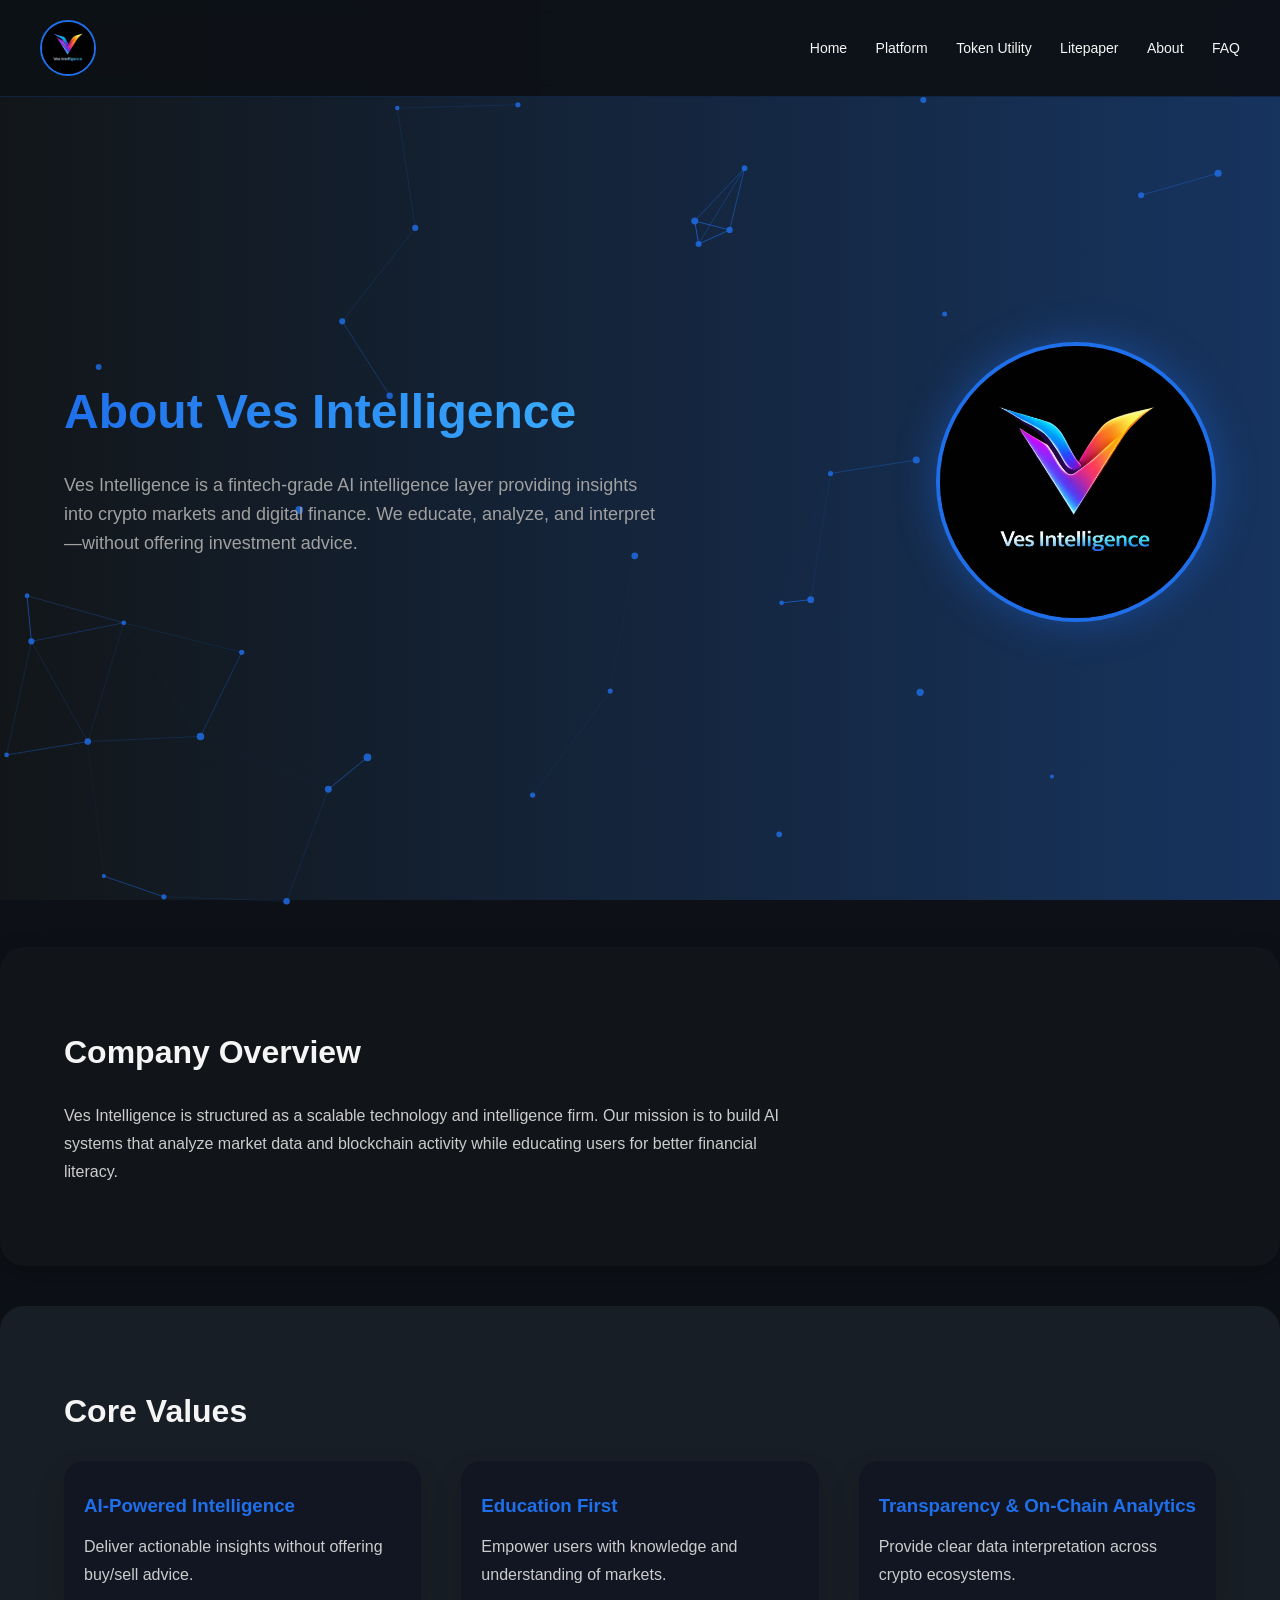
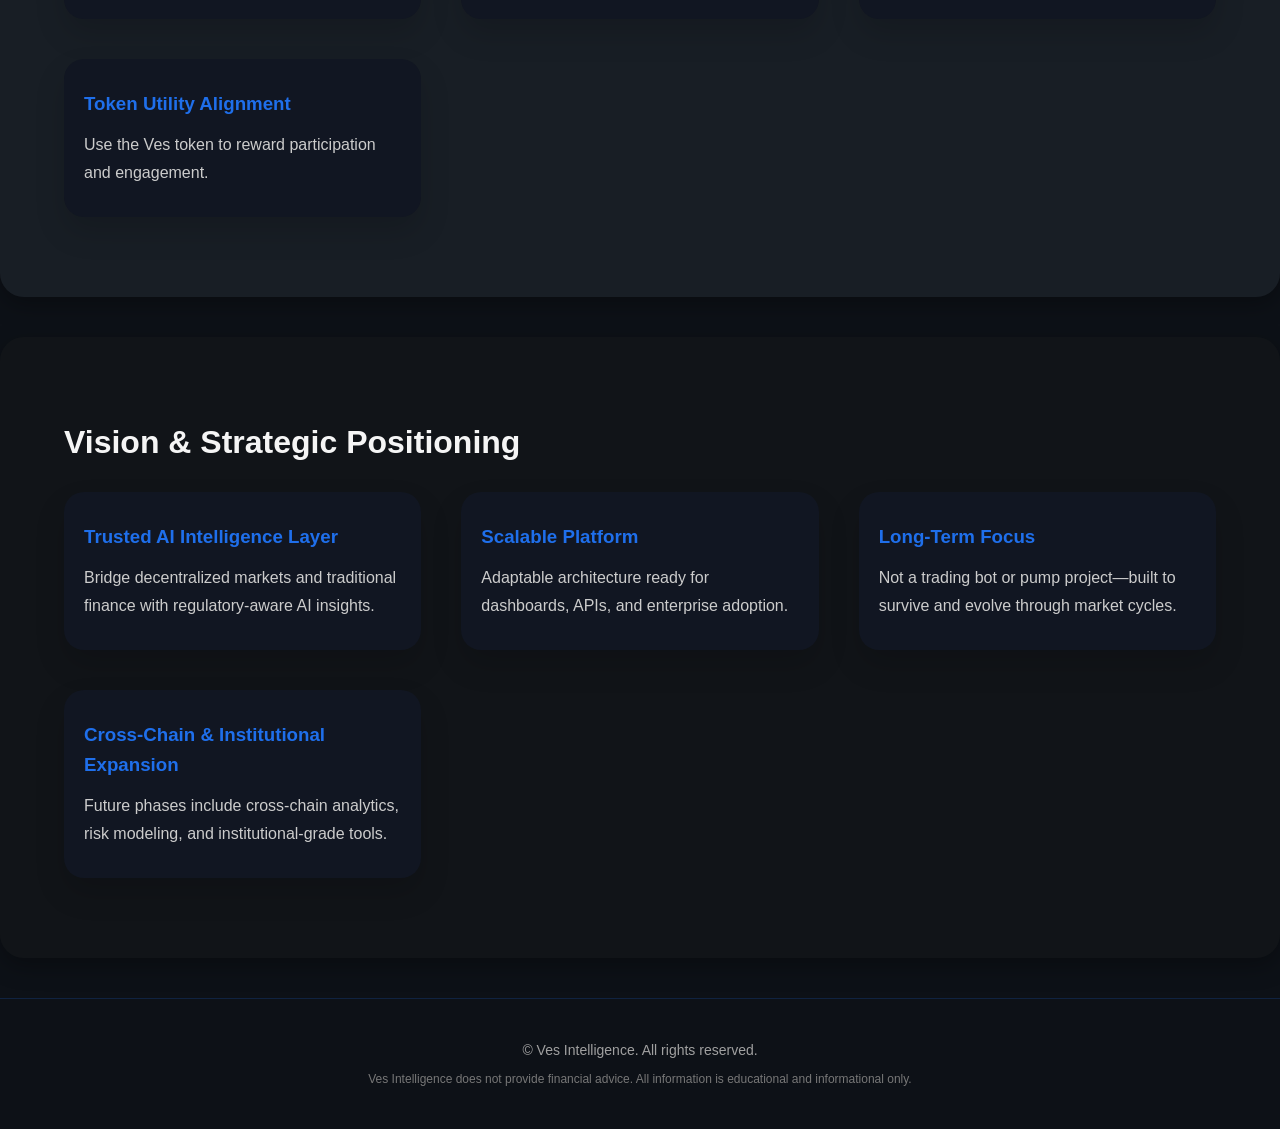
==== about.html @ 3d3acccd "Initial commit - Ves Intelligence" ====
<!DOCTYPE html>
<html lang="en">
<head>
  <meta charset="UTF-8">
  <meta name="viewport" content="width=device-width, initial-scale=1.0">
  <title>Ves Intelligence — About</title>
  <link rel="icon" type="image/png" href="assets/img/no word.png" />
  <link rel="stylesheet" href="assets/css/style.css" />
</head>
<body>
  <!-- HEADER -->
  <header class="header">
    <div class="container nav">
      <img src="assets/img/ves.png" alt="Ves Intelligence Logo" class="logo-img">
      <nav>
        <a href="index.html">Home</a>
        <a href="platform.html">Platform</a>
        <a href="token.html">Token Utility</a>
        <a href="docs/litepaper.html">Litepaper</a>
        <a href="about.html">About</a>
        <a href="faq.html">FAQ</a>
      </nav>
    </div>
  </header>

  <!-- HERO -->
  <section class="hero">
    <canvas id="brain-bg"></canvas>
    <div class="container hero-container">
      <div class="hero-text">
        <h1>About Ves Intelligence</h1>
        <p>Ves Intelligence is a fintech-grade AI intelligence layer providing insights into crypto markets and digital finance. We educate, analyze, and interpret—without offering investment advice.</p>
      </div>
      <div class="hero-logo">
        <img src="assets/img/ves.png" alt="Ves Intelligence Logo">
      </div>
    </div>
  </section>

  <!-- COMPANY OVERVIEW -->
  <section class="section">
    <div class="container">
      <h2>Company Overview</h2>
      <p>Ves Intelligence is structured as a scalable technology and intelligence firm. Our mission is to build AI systems that analyze market data and blockchain activity while educating users for better financial literacy.</p>
    </div>
  </section>

  <!-- CORE VALUES -->
  <section class="section muted">
    <div class="container">
      <h2>Core Values</h2>
      <div class="grid">
        <div class="feature-card">
          <h3>AI-Powered Intelligence</h3>
          <p>Deliver actionable insights without offering buy/sell advice.</p>
        </div>
        <div class="feature-card">
          <h3>Education First</h3>
          <p>Empower users with knowledge and understanding of markets.</p>
        </div>
        <div class="feature-card">
          <h3>Transparency & On-Chain Analytics</h3>
          <p>Provide clear data interpretation across crypto ecosystems.</p>
        </div>
        <div class="feature-card">
          <h3>Token Utility Alignment</h3>
          <p>Use the Ves token to reward participation and engagement.</p>
        </div>
      </div>
    </div>
  </section>

  <!-- VISION & STRATEGY -->
  <section class="section">
    <div class="container">
      <h2>Vision & Strategic Positioning</h2>
      <div class="grid">
        <div class="feature-card">
          <h3>Trusted AI Intelligence Layer</h3>
          <p>Bridge decentralized markets and traditional finance with regulatory-aware AI insights.</p>
        </div>
        <div class="feature-card">
          <h3>Scalable Platform</h3>
          <p>Adaptable architecture ready for dashboards, APIs, and enterprise adoption.</p>
        </div>
        <div class="feature-card">
          <h3>Long-Term Focus</h3>
          <p>Not a trading bot or pump project—built to survive and evolve through market cycles.</p>
        </div>
        <div class="feature-card">
          <h3>Cross-Chain & Institutional Expansion</h3>
          <p>Future phases include cross-chain analytics, risk modeling, and institutional-grade tools.</p>
        </div>
      </div>
    </div>
  </section>

  <!-- FOOTER -->
  <footer class="footer">
    <div class="container">
      <p>© Ves Intelligence. All rights reserved.</p>
      <p class="disclaimer">Ves Intelligence does not provide financial advice. All information is educational and informational only.</p>
    </div>
  </footer>

  <script src="assets/js/main.js"></script>
  <script src="assets/js/brain.js"></script>
</body>
</html>
---- assets/css/style.css ----
/* ===========================
   Base Reset & Fonts
=========================== */
* {
  margin: 0;
  padding: 0;
  box-sizing: border-box;
}

body {
  font-family: 'Inter', 'Roboto', -apple-system, BlinkMacSystemFont, "Segoe UI", Helvetica, Arial, sans-serif;
  color: #F5F5F5;
  background: #0D1117;
  line-height: 1.6;
  overflow-x: hidden;
}

/* ===========================
   Container & Layout
=========================== */
.container {
  max-width: 1200px;
  margin: 0 auto;
  padding: 0 24px;
}

/* ===========================
   Header & Navigation
=========================== */
.header {
  position: sticky;
  top: 0;
  z-index: 100;
  background: rgba(13,17,23,0.95);
  backdrop-filter: blur(8px);
  border-bottom: 1px solid #1F6FEB33;
}

.nav {
  display: flex;
  justify-content: space-between;
  align-items: center;
  padding: 20px 0;
}

.logo-img {
  height: 56px;
  width: 56px;
  border-radius: 50%;
  object-fit: cover;
  border: 2px solid #1F6FEB;
}

nav a {
  margin-left: 24px;
  text-decoration: none;
  color: #F5F5F5;
  font-size: 14px;
  font-weight: 500;
  transition: all 0.3s ease;
}

nav a:hover {
  color: #1F6FEB;
  transform: translateY(-2px);
}

/* ===========================
   Hero Section
=========================== */
.hero {
  position: relative;
  min-height: 90vh;
  display: flex;
  align-items: center;
  justify-content: center;
  overflow: hidden;
}

.hero-container {
  display: flex;
  justify-content: space-between;
  align-items: center;
  position: relative;
  width: 100%;
  max-width: 1200px;
  z-index: 2;
  padding: 0 24px;
  flex-wrap: wrap;
}

.hero-text {
  flex: 1 1 500px;
  text-align: left;
  max-width: 600px;
  margin-bottom: 40px;
}

.hero-text h1 {
  font-size: 48px;
  font-weight: 700;
  background: linear-gradient(90deg, #1F6FEB, #3DB4FF);
  -webkit-background-clip: text;
  -webkit-text-fill-color: transparent;
  margin-bottom: 20px;
}

.hero-text p {
  font-size: 18px;
  color: #A0A0A0;
  margin-bottom: 32px;
}

.hero-text .button {
  display: inline-block;
  padding: 14px 32px;
  background: #1F6FEB;
  color: #fff;
  font-weight: 600;
  border-radius: 12px;
  text-decoration: none;
  transition: all 0.3s ease;
}

.hero-text .button:hover {
  background: #155FCC;
  transform: translateY(-2px);
}

/* Logo */
.hero-logo {
  flex: 0 1 280px;
  max-width: 280px;
  height: 280px;
  margin-bottom: 40px;
  position: relative;
}

.hero-logo img {
  width: 100%;
  height: 100%;
  border-radius: 50%;
  border: 4px solid #1F6FEB;
  box-shadow: 0 0 40px rgba(31,111,235,0.4);
  z-index: 2;
  position: relative;
}

/* Brain canvas */
#brain-bg {
  position: absolute;
  top: 0;
  left: 0;
  width: 100%;
  height: 100%;
  z-index: 1;
}

/* ===========================
   Sections
=========================== */
.section {
  background: rgba(18,22,25,0.95);
  border-radius: 24px;
  padding: 80px 24px;
  margin: 40px 0;
  box-shadow: 0 8px 24px rgba(0,0,0,0.3);
  transition: transform 0.3s ease, box-shadow 0.3s ease;
}

.section:hover {
  transform: translateY(-5px);
  box-shadow: 0 12px 36px rgba(0,0,0,0.4);
}

.section.muted {
  background: rgba(28,34,40,0.85);
}

.section h2 {
  font-size: 32px;
  font-weight: 700;
  margin-bottom: 24px;
  color: #F5F5F5;
}

.section p {
  max-width: 750px;
  color: #ccc;
  font-size: 16px;
  line-height: 1.75;
}

/* ===========================
   Grid / Features
=========================== */
.grid {
  display: grid;
  grid-template-columns: repeat(auto-fit, minmax(280px, 1fr));
  gap: 40px;
  margin-top: 24px;
}

.feature-card {
  background: #111622;
  border-radius: 20px;
  padding: 30px 20px;
  box-shadow: 0 15px 30px rgba(0,0,0,0.15);
  transition: transform 0.3s ease, box-shadow 0.3s ease;
}

.feature-card:hover {
  transform: translateY(-8px);
  box-shadow: 0 25px 50px rgba(0,0,0,0.2);
}

.feature-card h3 {
  margin-bottom: 12px;
  color: #1F6FEB;
}

.feature-card p {
  color: #ccc;
}

/* ===========================
   Notes & Disclaimers
=========================== */
.note {
  margin-top: 12px;
  font-size: 14px;
  color: #A0A0A0;
}

.footer {
  border-top: 1px solid #1F6FEB33;
  padding: 40px 24px;
  font-size: 14px;
  color: #A0A0A0;
  text-align: center;
}

.footer .disclaimer {
  margin-top: 8px;
  font-size: 12px;
  color: #777;
}

/* ===========================
   Animated Gradient Background
=========================== */
body::before {
  content: '';
  position: fixed;
  top: 0; left: 0;
  width: 100%; height: 100%;
  background: linear-gradient(270deg, #0D1117, #1F6FEB, #121619);
  background-size: 600% 600%;
  z-index: -1;
  animation: gradientShift 30s ease infinite;
}

@keyframes gradientShift {
  0% {background-position: 0% 50%;}
  50% {background-position: 100% 50%;}
  100% {background-position: 0% 50%;}
}

/* ===========================
   Responsive
=========================== */
@media (max-width: 992px) {
  .hero-container {
    flex-direction: column;
    text-align: center;
  }
  .hero-text {
    margin-bottom: 40px;
  }
}

@media (max-width: 768px) {
  .hero-text h1 {
    font-size: 36px;
  }
  .section h2 {
    font-size: 28px;
  }
  .hero-logo {
    width: 200px;
  }
  .hero-text .button {
    padding: 12px 24px;
  }
}
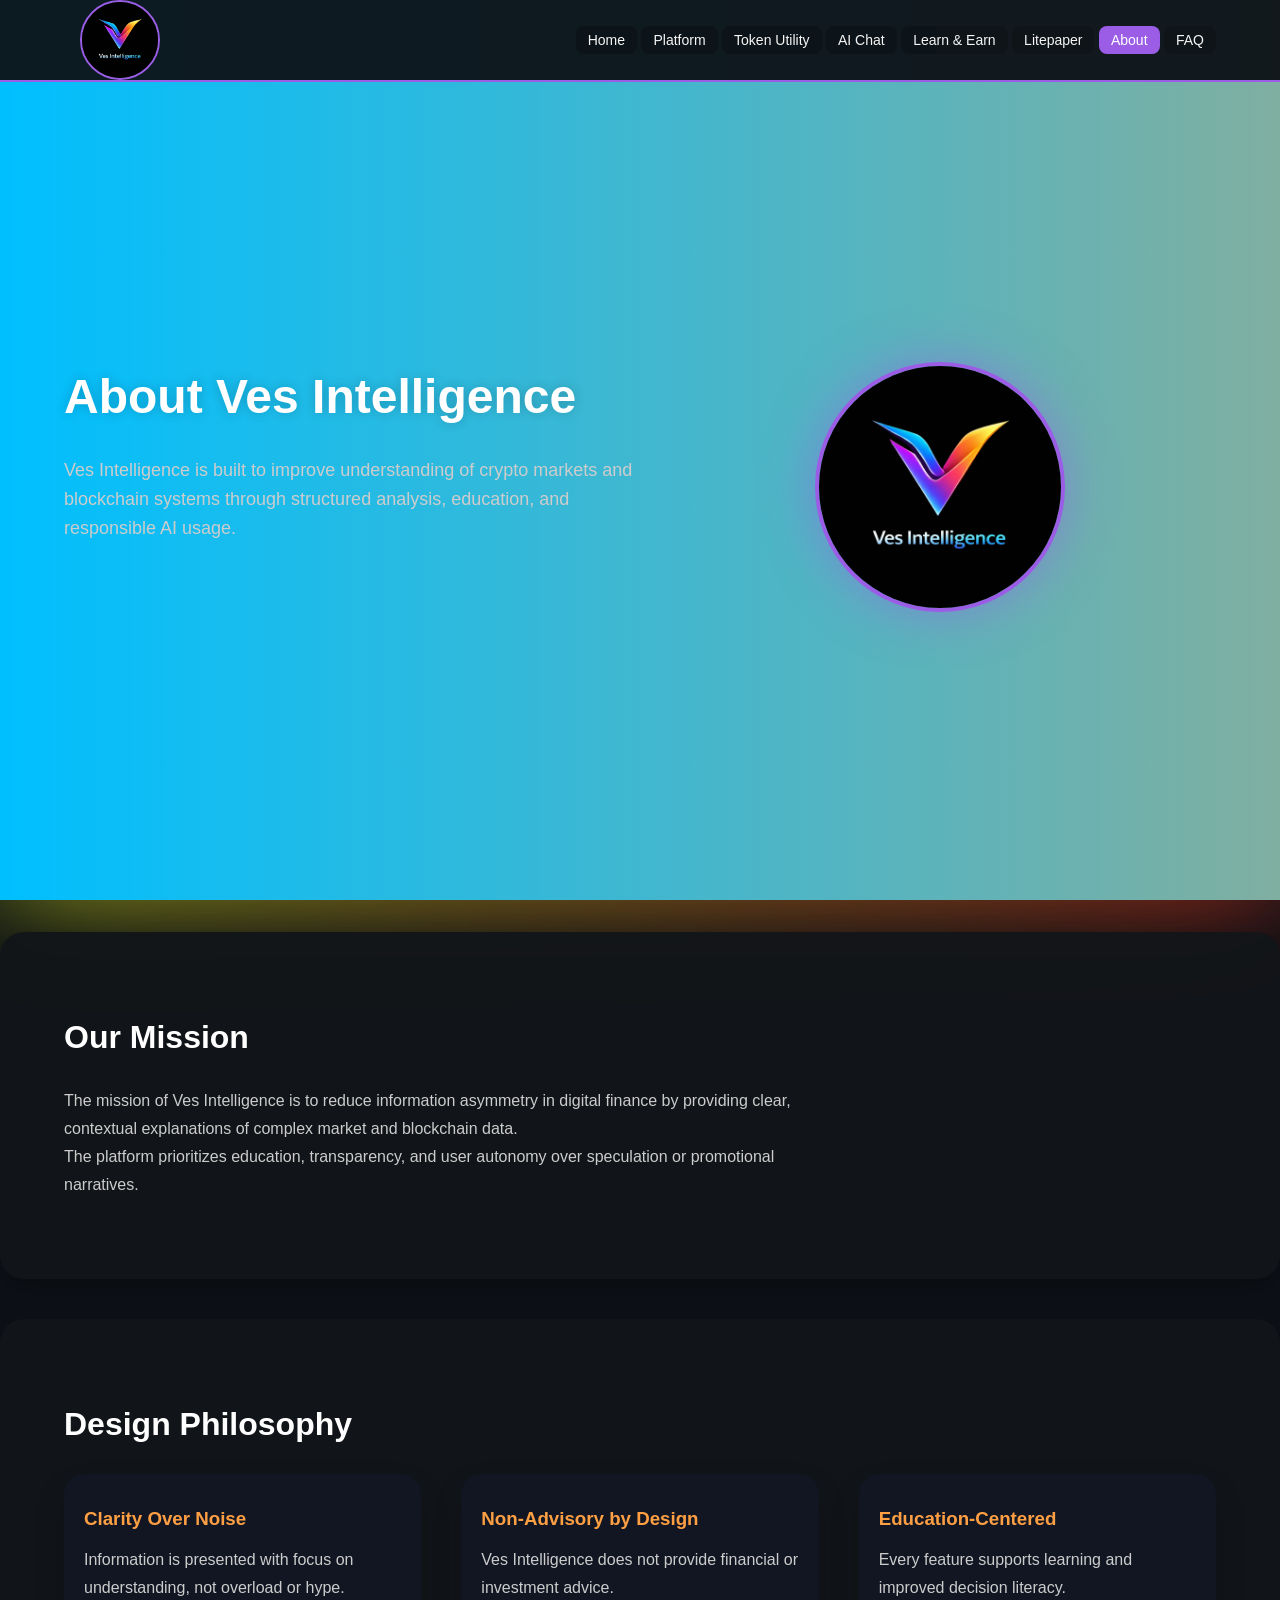
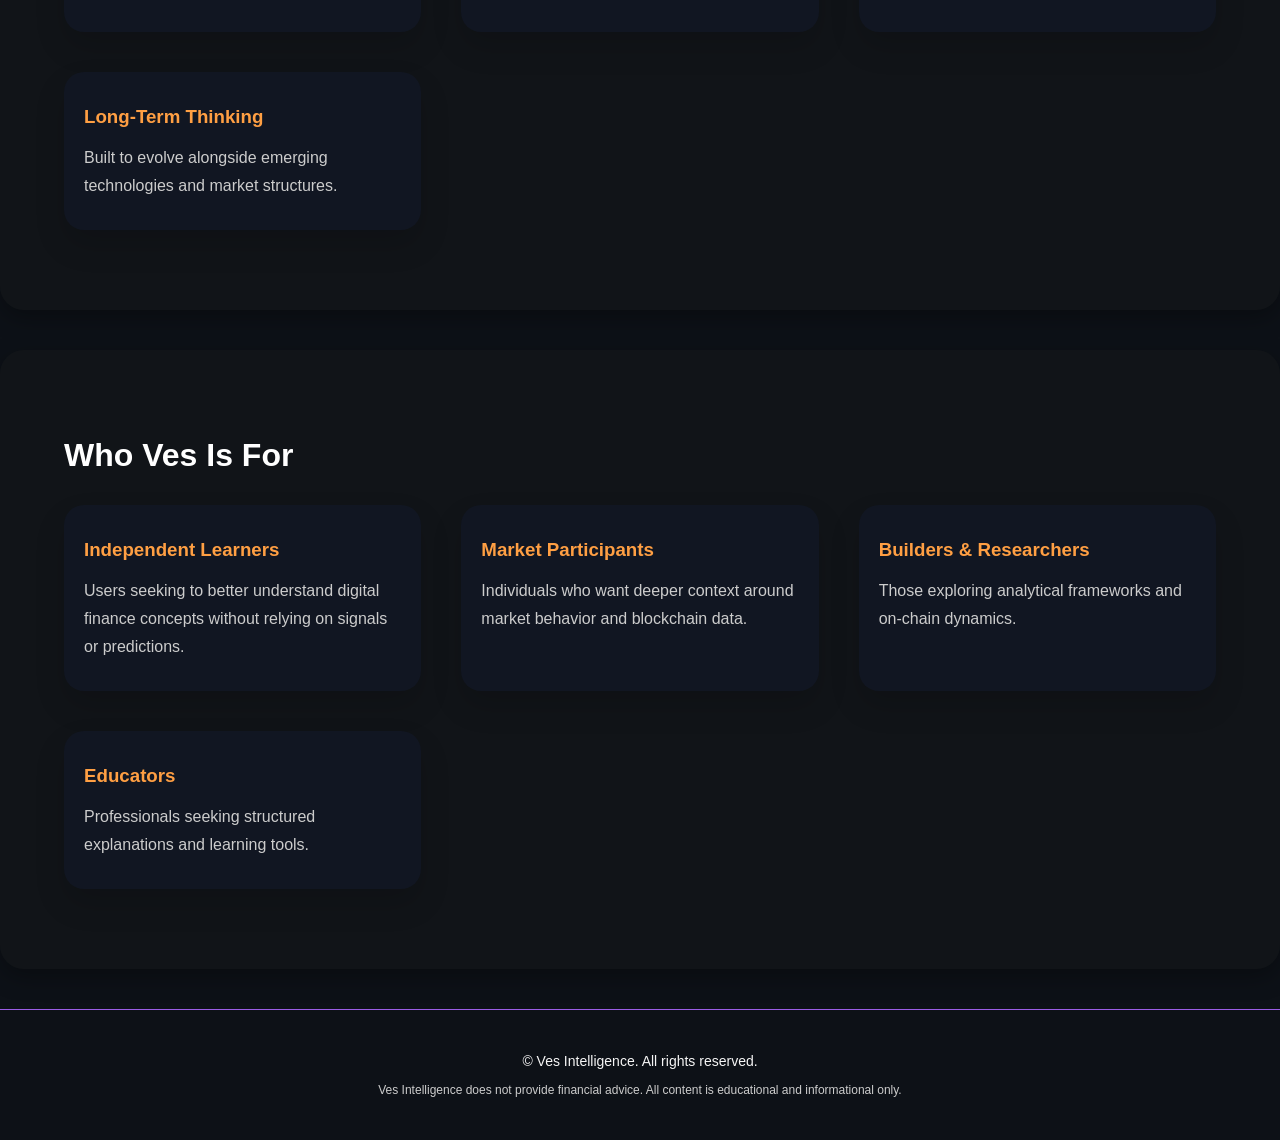
==== commit 1ae85071: "v2 of website with new design" ====
--- a/about.html
+++ b/about.html
@@ -1,109 +1,171 @@
 <!DOCTYPE html>
 <html lang="en">
-<head>
-  <meta charset="UTF-8">
-  <meta name="viewport" content="width=device-width, initial-scale=1.0">
-  <title>Ves Intelligence — About</title>
-  <link rel="icon" type="image/png" href="assets/img/no word.png" />
-  <link rel="stylesheet" href="assets/css/style.css" />
-</head>
-<body>
-  <!-- HEADER -->
-  <header class="header">
-    <div class="container nav">
-      <img src="assets/img/ves.png" alt="Ves Intelligence Logo" class="logo-img">
-      <nav>
-        <a href="index.html">Home</a>
-        <a href="platform.html">Platform</a>
-        <a href="token.html">Token Utility</a>
-        <a href="docs/litepaper.html">Litepaper</a>
-        <a href="about.html">About</a>
-        <a href="faq.html">FAQ</a>
-      </nav>
-    </div>
-  </header>
+  <head>
+    <meta charset="UTF-8" />
+    <meta name="viewport" content="width=device-width, initial-scale=1.0" />
+    <title>Ves Intelligence | About</title>
 
-  <!-- HERO -->
-  <section class="hero">
-    <canvas id="brain-bg"></canvas>
-    <div class="container hero-container">
-      <div class="hero-text">
-        <h1>About Ves Intelligence</h1>
-        <p>Ves Intelligence is a fintech-grade AI intelligence layer providing insights into crypto markets and digital finance. We educate, analyze, and interpret—without offering investment advice.</p>
-      </div>
-      <div class="hero-logo">
-        <img src="assets/img/ves.png" alt="Ves Intelligence Logo">
-      </div>
-    </div>
-  </section>
+    <!-- Favicon -->
+    <link rel="icon" type="image/png" href="assets/img/no word.png" />
 
-  <!-- COMPANY OVERVIEW -->
-  <section class="section">
-    <div class="container">
-      <h2>Company Overview</h2>
-      <p>Ves Intelligence is structured as a scalable technology and intelligence firm. Our mission is to build AI systems that analyze market data and blockchain activity while educating users for better financial literacy.</p>
-    </div>
-  </section>
+    <!-- Styles -->
+    <link rel="stylesheet" href="assets/css/style.css" />
+  </head>
+  <body>
+    <!-- Animated RGB Brand Background -->
+    <div class="ves-wave"></div>
 
-  <!-- CORE VALUES -->
-  <section class="section muted">
-    <div class="container">
-      <h2>Core Values</h2>
-      <div class="grid">
-        <div class="feature-card">
-          <h3>AI-Powered Intelligence</h3>
-          <p>Deliver actionable insights without offering buy/sell advice.</p>
-        </div>
-        <div class="feature-card">
-          <h3>Education First</h3>
-          <p>Empower users with knowledge and understanding of markets.</p>
-        </div>
-        <div class="feature-card">
-          <h3>Transparency & On-Chain Analytics</h3>
-          <p>Provide clear data interpretation across crypto ecosystems.</p>
-        </div>
-        <div class="feature-card">
-          <h3>Token Utility Alignment</h3>
-          <p>Use the Ves token to reward participation and engagement.</p>
+    <!-- HEADER (IDENTICAL TO INDEX) -->
+    <header class="header">
+      <div class="container nav">
+        <div class="nav-inner">
+          <img
+            src="assets/img/ves.png"
+            alt="Ves Intelligence Logo"
+            class="logo-img"
+          />
+          <nav>
+            <a href="index.html">Home</a>
+            <a href="platform.html">Platform</a>
+            <a href="token.html">Token Utility</a>
+            <a href="ai.html">AI Chat</a>
+            <a href="learn.html">Learn & Earn</a>
+            <a href="docs/litepaper.html">Litepaper</a>
+            <a href="about.html" class="active">About</a>
+            <a href="faq.html">FAQ</a>
+          </nav>
         </div>
       </div>
-    </div>
-  </section>
+    </header>
 
-  <!-- VISION & STRATEGY -->
-  <section class="section">
-    <div class="container">
-      <h2>Vision & Strategic Positioning</h2>
-      <div class="grid">
-        <div class="feature-card">
-          <h3>Trusted AI Intelligence Layer</h3>
-          <p>Bridge decentralized markets and traditional finance with regulatory-aware AI insights.</p>
+    <!-- HERO -->
+    <section class="hero">
+      <div class="container hero-container">
+        <div class="hero-text">
+          <h1>About Ves Intelligence</h1>
+          <p>
+            Ves Intelligence is built to improve understanding of crypto
+            markets and blockchain systems through structured analysis,
+            education, and responsible AI usage.
+          </p>
         </div>
-        <div class="feature-card">
-          <h3>Scalable Platform</h3>
-          <p>Adaptable architecture ready for dashboards, APIs, and enterprise adoption.</p>
-        </div>
-        <div class="feature-card">
-          <h3>Long-Term Focus</h3>
-          <p>Not a trading bot or pump project—built to survive and evolve through market cycles.</p>
-        </div>
-        <div class="feature-card">
-          <h3>Cross-Chain & Institutional Expansion</h3>
-          <p>Future phases include cross-chain analytics, risk modeling, and institutional-grade tools.</p>
+
+        <div class="hero-logo">
+          <img
+            src="assets/img/ves.png"
+            alt="Ves Intelligence Logo"
+            class="hero-logo-img"
+          />
         </div>
       </div>
-    </div>
-  </section>
+    </section>
 
-  <!-- FOOTER -->
-  <footer class="footer">
-    <div class="container">
-      <p>© Ves Intelligence. All rights reserved.</p>
-      <p class="disclaimer">Ves Intelligence does not provide financial advice. All information is educational and informational only.</p>
-    </div>
-  </footer>
+    <!-- MISSION -->
+    <section class="section">
+      <div class="container">
+        <h2>Our Mission</h2>
+        <p>
+          The mission of Ves Intelligence is to reduce information asymmetry in
+          digital finance by providing clear, contextual explanations of complex
+          market and blockchain data.
+        </p>
+        <p>
+          The platform prioritizes education, transparency, and user autonomy
+          over speculation or promotional narratives.
+        </p>
+      </div>
+    </section>
 
-  <script src="assets/js/main.js"></script>
-  <script src="assets/js/brain.js"></script>
-</body>
+    <!-- PHILOSOPHY -->
+    <section class="section muted">
+      <div class="container">
+        <h2>Design Philosophy</h2>
+
+        <div class="grid">
+          <div class="feature-card">
+            <h3>Clarity Over Noise</h3>
+            <p>
+              Information is presented with focus on understanding, not
+              overload or hype.
+            </p>
+          </div>
+
+          <div class="feature-card">
+            <h3>Non-Advisory by Design</h3>
+            <p>
+              Ves Intelligence does not provide financial or investment advice.
+            </p>
+          </div>
+
+          <div class="feature-card">
+            <h3>Education-Centered</h3>
+            <p>
+              Every feature supports learning and improved decision literacy.
+            </p>
+          </div>
+
+          <div class="feature-card">
+            <h3>Long-Term Thinking</h3>
+            <p>
+              Built to evolve alongside emerging technologies and market
+              structures.
+            </p>
+          </div>
+        </div>
+      </div>
+    </section>
+
+    <!-- WHO IT’S FOR -->
+    <section class="section">
+      <div class="container">
+        <h2>Who Ves Is For</h2>
+
+        <div class="grid">
+          <div class="feature-card">
+            <h3>Independent Learners</h3>
+            <p>
+              Users seeking to better understand digital finance concepts
+              without relying on signals or predictions.
+            </p>
+          </div>
+
+          <div class="feature-card">
+            <h3>Market Participants</h3>
+            <p>
+              Individuals who want deeper context around market behavior and
+              blockchain data.
+            </p>
+          </div>
+
+          <div class="feature-card">
+            <h3>Builders & Researchers</h3>
+            <p>
+              Those exploring analytical frameworks and on-chain dynamics.
+            </p>
+          </div>
+
+          <div class="feature-card">
+            <h3>Educators</h3>
+            <p>
+              Professionals seeking structured explanations and learning tools.
+            </p>
+          </div>
+        </div>
+      </div>
+    </section>
+
+    <!-- FOOTER -->
+    <footer class="footer">
+      <div class="container">
+        <p>© Ves Intelligence. All rights reserved.</p>
+        <p class="disclaimer">
+          Ves Intelligence does not provide financial advice. All content is
+          educational and informational only.
+        </p>
+      </div>
+    </footer>
+
+    <!-- Scripts -->
+    <script src="assets/js/main.js"></script>
+  </body>
 </html>
--- a/assets/css/style.css
+++ b/assets/css/style.css
@@ -8,11 +8,58 @@
 }
 
 body {
-  font-family: 'Inter', 'Roboto', -apple-system, BlinkMacSystemFont, "Segoe UI", Helvetica, Arial, sans-serif;
-  color: #F5F5F5;
-  background: #0D1117;
+  font-family: "Inter", "Roboto", -apple-system, BlinkMacSystemFont, "Segoe UI",
+    Helvetica, Arial, sans-serif;
+  color: #f5f5f5;
+  background: #0d1117;
   line-height: 1.6;
   overflow-x: hidden;
+  position: relative;
+}
+
+/* ===========================
+   Animated Gradient Background
+=========================== */
+body::before {
+  content: "";
+  position: fixed;
+  top: 0;
+  left: 0;
+  width: 100%;
+  height: 100%;
+  background: linear-gradient(270deg, #9b5de5, #ff4c4c, #ff9f43, #00bfff);
+  background-size: 600% 600%;
+  z-index: -2;
+  animation: gradientShift 30s ease infinite;
+}
+
+@keyframes gradientShift {
+  0% {
+    background-position: 0% 50%;
+  }
+  50% {
+    background-position: 100% 50%;
+  }
+  100% {
+    background-position: 0% 50%;
+  }
+}
+
+/* ===========================
+   Ves Wave Animated Background
+=========================== */
+.ves-wave {
+  position: fixed;
+  top: 0;
+  left: 0;
+  width: 100%;
+  height: 100%;
+  z-index: -3; /* behind everything */
+  background: linear-gradient(270deg, #9b5de5, #ff4c4c, #ff9f43, #00bfff);
+  background-size: 600% 600%;
+  filter: blur(60px);
+  opacity: 0.7;
+  pointer-events: none;
 }
 
 /* ===========================
@@ -31,38 +78,70 @@
   position: sticky;
   top: 0;
   z-index: 100;
-  background: rgba(13,17,23,0.95);
-  backdrop-filter: blur(8px);
-  border-bottom: 1px solid #1F6FEB33;
-}
-
-.nav {
-  display: flex;
+  background: rgba(13, 17, 23, 0.95);
+  border-bottom: 2px solid #9b5de5;
+}
+
+.nav-inner {
+  display: flex;
+  align-items: center;
   justify-content: space-between;
-  align-items: center;
-  padding: 20px 0;
+  width: 100%;
 }
 
 .logo-img {
-  height: 56px;
-  width: 56px;
+  height: 80px;
+  width: 80px;
   border-radius: 50%;
   object-fit: cover;
-  border: 2px solid #1F6FEB;
-}
-
+  border: 2px solid #9b5de5;
+  margin-left: 16px;
+}
+
+/* Nav Links */
 nav a {
-  margin-left: 24px;
   text-decoration: none;
-  color: #F5F5F5;
+  color: #f5f5f5;
   font-size: 14px;
   font-weight: 500;
+  padding: 6px 12px;
+  border-radius: 8px;
   transition: all 0.3s ease;
-}
-
-nav a:hover {
-  color: #1F6FEB;
+  background: rgba(0, 0, 0, 0.2);
+}
+nav a:hover,
+nav a.active {
+  color: #fff;
+  background: #9b5de5;
   transform: translateY(-2px);
+}
+
+/* ===========================
+   Splash Overlay
+=========================== */
+.splash-screen {
+  position: fixed;
+  top: 0;
+  left: 0;
+  width: 100%;
+  height: 100%;
+  background: rgba(13, 17, 23, 0.75);
+  display: flex;
+  justify-content: center;
+  align-items: center;
+  z-index: 9999;
+}
+
+.splash-screen .splash-logo {
+  width: 350px;
+  height: 350px;
+  border-radius: 50%;
+  border: 4px solid #9b5de5;
+  box-shadow: 0 0 40px rgba(155, 93, 229, 0.5);
+  background: #0d1117;
+  display: flex;
+  justify-content: center;
+  align-items: center;
 }
 
 /* ===========================
@@ -75,23 +154,20 @@
   align-items: center;
   justify-content: center;
   overflow: hidden;
+  padding: 0 24px;
 }
 
 .hero-container {
   display: flex;
   justify-content: space-between;
   align-items: center;
-  position: relative;
-  width: 100%;
-  max-width: 1200px;
+  width: 100%;
+  flex-wrap: wrap;
   z-index: 2;
-  padding: 0 24px;
-  flex-wrap: wrap;
 }
 
 .hero-text {
   flex: 1 1 500px;
-  text-align: left;
   max-width: 600px;
   margin-bottom: 40px;
 }
@@ -99,91 +175,82 @@
 .hero-text h1 {
   font-size: 48px;
   font-weight: 700;
-  background: linear-gradient(90deg, #1F6FEB, #3DB4FF);
-  -webkit-background-clip: text;
-  -webkit-text-fill-color: transparent;
+  color: #fff;
   margin-bottom: 20px;
+  text-shadow: 0 0 12px rgba(0, 0, 0, 0.2);
 }
 
 .hero-text p {
   font-size: 18px;
-  color: #A0A0A0;
+  color: #ccc;
   margin-bottom: 32px;
 }
 
 .hero-text .button {
   display: inline-block;
   padding: 14px 32px;
-  background: #1F6FEB;
+  background: #9b5de5;
   color: #fff;
   font-weight: 600;
   border-radius: 12px;
   text-decoration: none;
   transition: all 0.3s ease;
 }
-
 .hero-text .button:hover {
-  background: #155FCC;
+  background: #ff4c4c;
   transform: translateY(-2px);
 }
 
-/* Logo */
+/* Hero Logo inside Hero Section */
 .hero-logo {
-  flex: 0 1 280px;
-  max-width: 280px;
-  height: 280px;
-  margin-bottom: 40px;
-  position: relative;
+  flex: 0 1 300px;
+  max-width: 300px;
+  height: 300px;
+  margin: 0 auto;
+  display: flex;
+  justify-content: center;
+  align-items: center;
 }
 
 .hero-logo img {
   width: 100%;
   height: 100%;
   border-radius: 50%;
-  border: 4px solid #1F6FEB;
-  box-shadow: 0 0 40px rgba(31,111,235,0.4);
+  border: 4px solid #9b5de5;
+  box-shadow: 0 0 50px rgba(155, 93, 229, 0.5);
+  position: relative;
   z-index: 2;
-  position: relative;
-}
-
-/* Brain canvas */
-#brain-bg {
-  position: absolute;
-  top: 0;
-  left: 0;
-  width: 100%;
-  height: 100%;
-  z-index: 1;
-}
-
-/* ===========================
-   Sections
+  transition: all 0.6s ease; /* added for hover glow */
+}
+
+.hero-logo img:hover {
+  box-shadow: 0 0 80px rgba(155, 93, 229, 0.7),
+    0 0 100px rgba(255, 159, 67, 0.5), 0 0 120px rgba(0, 191, 255, 0.3);
+  transform: scale(1.05);
+}
+
+/* ===========================
+   Sections & Cards
 =========================== */
 .section {
-  background: rgba(18,22,25,0.95);
+  background: rgba(18, 22, 25, 0.95);
   border-radius: 24px;
   padding: 80px 24px;
   margin: 40px 0;
-  box-shadow: 0 8px 24px rgba(0,0,0,0.3);
+  box-shadow: 0 8px 24px rgba(0, 0, 0, 0.3);
   transition: transform 0.3s ease, box-shadow 0.3s ease;
 }
-
 .section:hover {
   transform: translateY(-5px);
-  box-shadow: 0 12px 36px rgba(0,0,0,0.4);
-}
-
-.section.muted {
-  background: rgba(28,34,40,0.85);
+  box-shadow: 0 12px 36px rgba(0, 0, 0, 0.4);
 }
 
 .section h2 {
   font-size: 32px;
   font-weight: 700;
   margin-bottom: 24px;
-  color: #F5F5F5;
-}
-
+  color: #fff;
+}
 .section p {
   max-width: 750px;
   color: #ccc;
@@ -191,9 +258,6 @@
   line-height: 1.75;
 }
 
-/* ===========================
-   Grid / Features
-=========================== */
 .grid {
   display: grid;
   grid-template-columns: repeat(auto-fit, minmax(280px, 1fr));
@@ -205,65 +269,98 @@
   background: #111622;
   border-radius: 20px;
   padding: 30px 20px;
-  box-shadow: 0 15px 30px rgba(0,0,0,0.15);
+  box-shadow: 0 15px 30px rgba(0, 0, 0, 0.15);
   transition: transform 0.3s ease, box-shadow 0.3s ease;
 }
-
 .feature-card:hover {
   transform: translateY(-8px);
-  box-shadow: 0 25px 50px rgba(0,0,0,0.2);
-}
-
+  box-shadow: 0 25px 50px rgba(0, 0, 0, 0.2);
+}
 .feature-card h3 {
   margin-bottom: 12px;
-  color: #1F6FEB;
-}
-
+  color: #ff9f43;
+}
 .feature-card p {
   color: #ccc;
 }
 
 /* ===========================
-   Notes & Disclaimers
-=========================== */
-.note {
+   AI Chat Interface (Phone-like)
+=========================== */
+.chat-container {
+  max-width: 400px;
+  margin: 20px auto;
+  padding: 20px;
+  background: #111622;
+  border-radius: 24px;
+  display: flex;
+  flex-direction: column;
+  gap: 12px;
+  box-shadow: 0 8px 24px rgba(0, 0, 0, 0.3);
+}
+
+.chat-message {
+  padding: 16px 20px;
+  border-radius: 20px;
+  font-weight: 500;
+  word-wrap: break-word;
+  max-width: 80%;
+}
+
+.chat-message.user {
+  background: #1f1f2e;
+  color: #fff;
+  align-self: flex-end;
+  padding: 18px;
+}
+
+.chat-message.ai {
+  background: #2e1f2e;
+  color: #fff;
+  align-self: flex-start;
+  padding: 18px;
+}
+
+.chat-input-area {
+  display: flex;
+  gap: 12px;
   margin-top: 12px;
-  font-size: 14px;
-  color: #A0A0A0;
-}
-
+}
+.chat-input-area input {
+  flex: 1;
+  padding: 12px;
+  border-radius: 24px;
+  border: 1px solid #333;
+  background: #1b1b28;
+  color: #fff;
+}
+.chat-input-area button {
+  padding: 12px 24px;
+  border-radius: 24px;
+  border: none;
+  background: #9b5de5;
+  color: #fff;
+  font-weight: 600;
+  cursor: pointer;
+}
+.chat-input-area button:hover {
+  background: #ff4c4c;
+}
+
+/* ===========================
+   Footer
+=========================== */
 .footer {
-  border-top: 1px solid #1F6FEB33;
+  border-top: 1px solid #9b5de5;
   padding: 40px 24px;
   font-size: 14px;
-  color: #A0A0A0;
+  color: #f5f5f5;
   text-align: center;
 }
-
 .footer .disclaimer {
   margin-top: 8px;
   font-size: 12px;
-  color: #777;
-}
-
-/* ===========================
-   Animated Gradient Background
-=========================== */
-body::before {
-  content: '';
-  position: fixed;
-  top: 0; left: 0;
-  width: 100%; height: 100%;
-  background: linear-gradient(270deg, #0D1117, #1F6FEB, #121619);
-  background-size: 600% 600%;
-  z-index: -1;
-  animation: gradientShift 30s ease infinite;
-}
-
-@keyframes gradientShift {
-  0% {background-position: 0% 50%;}
-  50% {background-position: 100% 50%;}
-  100% {background-position: 0% 50%;}
+  color: #ccc;
 }
 
 /* ===========================
@@ -288,6 +385,7 @@
   }
   .hero-logo {
     width: 200px;
+    height: 200px;
   }
   .hero-text .button {
     padding: 12px 24px;
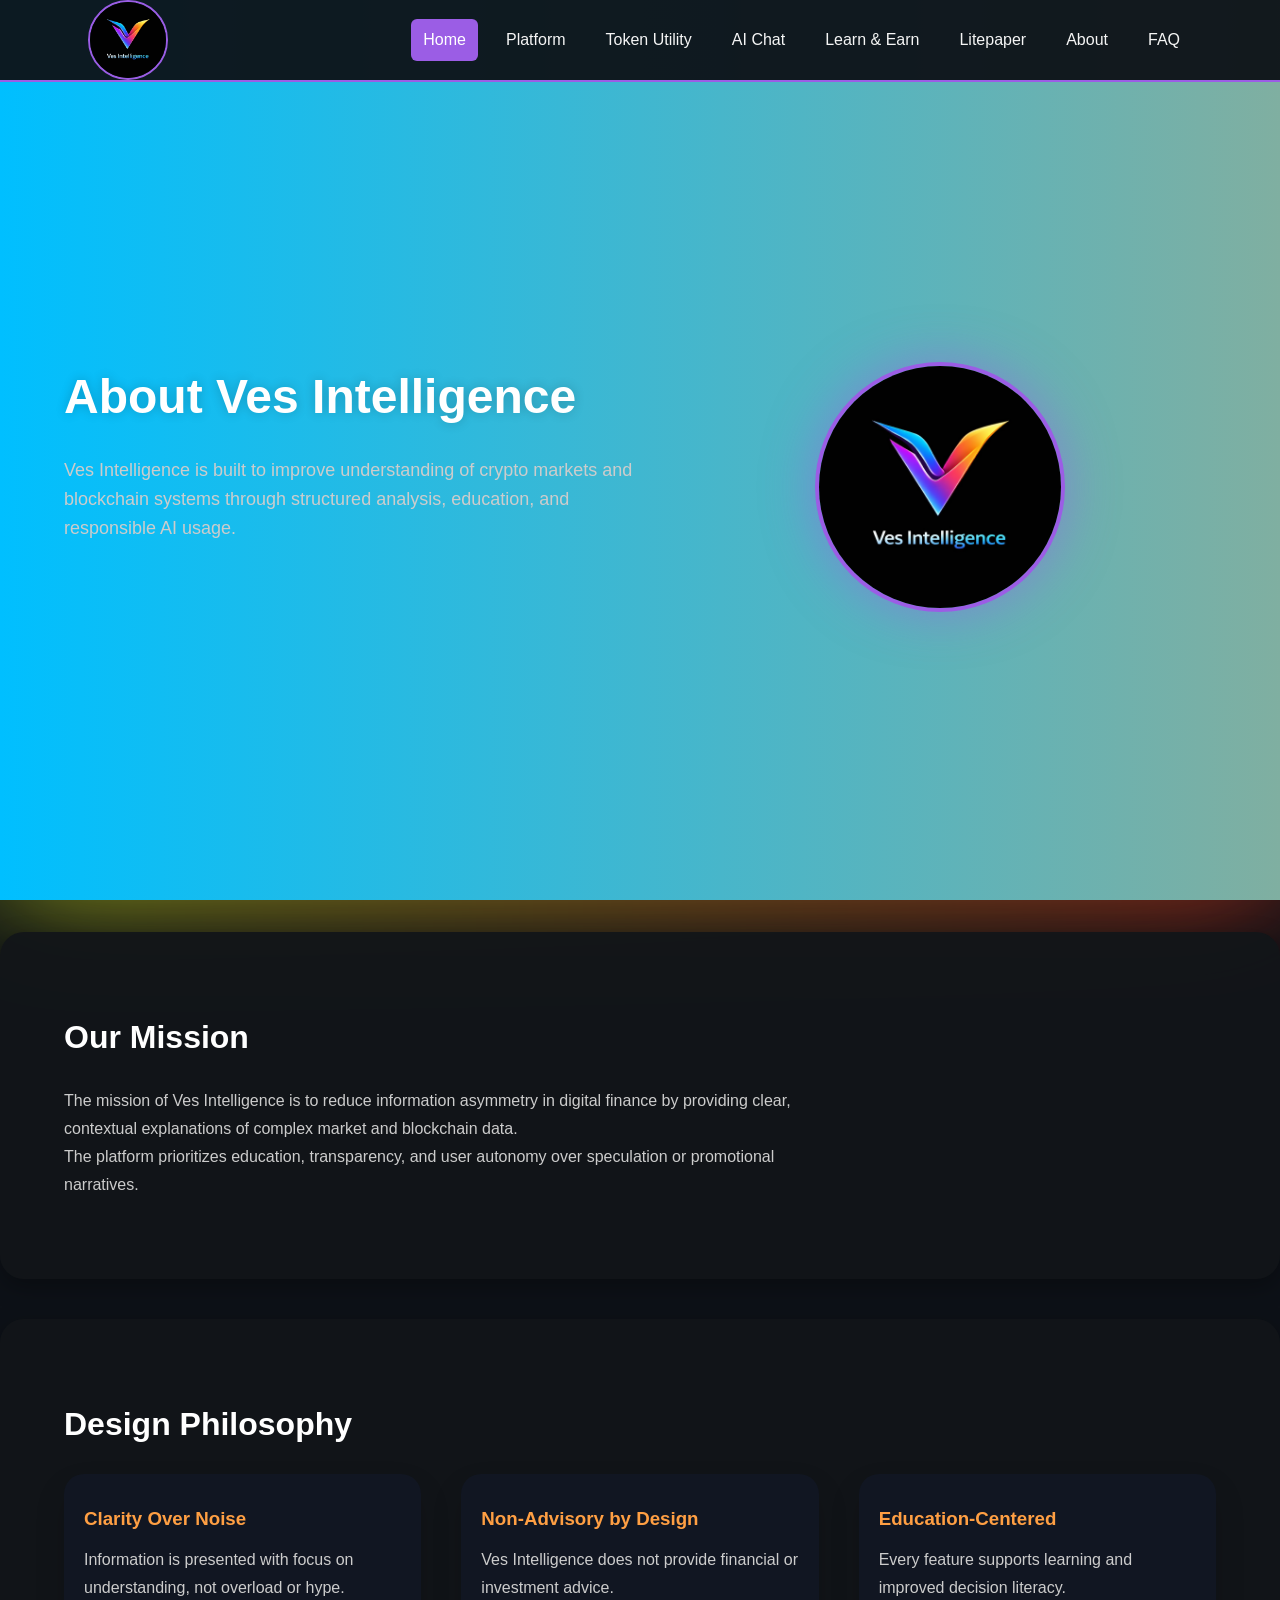
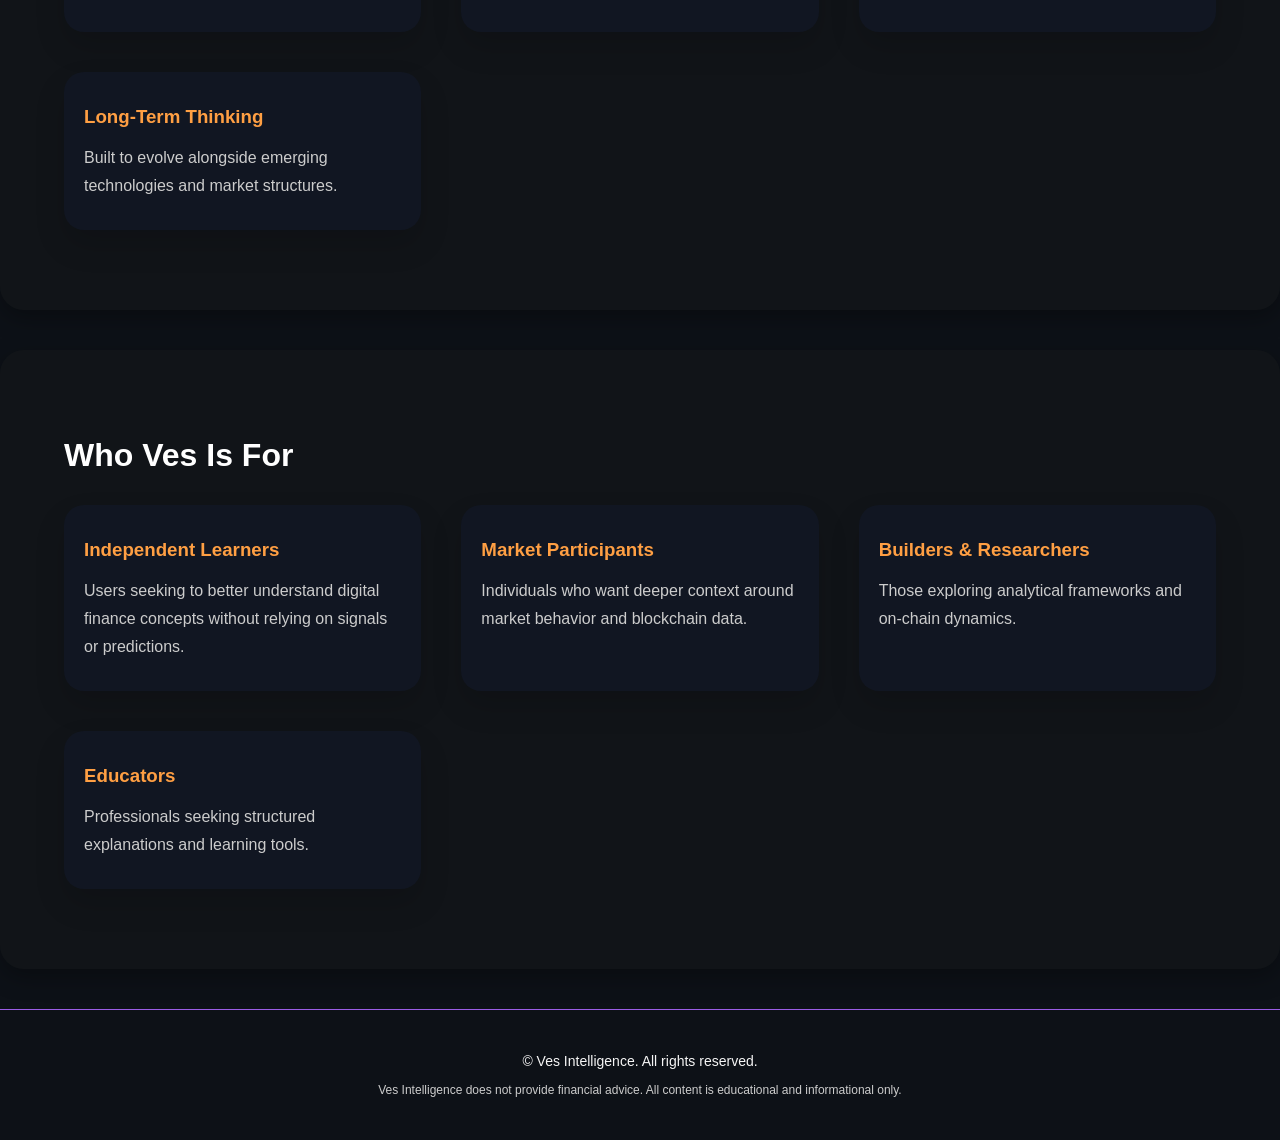
==== commit e75adf28: "update css to mobile friendly with hamburger menu" ====
--- a/about.html
+++ b/about.html
@@ -15,23 +15,29 @@
     <!-- Animated RGB Brand Background -->
     <div class="ves-wave"></div>
 
-    <!-- HEADER (IDENTICAL TO INDEX) -->
+    <!-- HEADER -->
     <header class="header">
       <div class="container nav">
         <div class="nav-inner">
+          <!-- Logo -->
           <img
             src="assets/img/ves.png"
             alt="Ves Intelligence Logo"
             class="logo-img"
           />
-          <nav>
-            <a href="index.html">Home</a>
+
+          <!-- Hamburger Menu (mobile) -->
+          <button class="hamburger" aria-label="Toggle Menu">&#9776;</button>
+
+          <!-- Navigation Links -->
+          <nav class="nav-links">
+            <a href="index.html" class="active">Home</a>
             <a href="platform.html">Platform</a>
             <a href="token.html">Token Utility</a>
             <a href="ai.html">AI Chat</a>
             <a href="learn.html">Learn & Earn</a>
             <a href="docs/litepaper.html">Litepaper</a>
-            <a href="about.html" class="active">About</a>
+            <a href="about.html">About</a>
             <a href="faq.html">FAQ</a>
           </nav>
         </div>
@@ -44,9 +50,9 @@
         <div class="hero-text">
           <h1>About Ves Intelligence</h1>
           <p>
-            Ves Intelligence is built to improve understanding of crypto
-            markets and blockchain systems through structured analysis,
-            education, and responsible AI usage.
+            Ves Intelligence is built to improve understanding of crypto markets
+            and blockchain systems through structured analysis, education, and
+            responsible AI usage.
           </p>
         </div>
 
@@ -85,8 +91,8 @@
           <div class="feature-card">
             <h3>Clarity Over Noise</h3>
             <p>
-              Information is presented with focus on understanding, not
-              overload or hype.
+              Information is presented with focus on understanding, not overload
+              or hype.
             </p>
           </div>
 
@@ -139,9 +145,7 @@
 
           <div class="feature-card">
             <h3>Builders & Researchers</h3>
-            <p>
-              Those exploring analytical frameworks and on-chain dynamics.
-            </p>
+            <p>Those exploring analytical frameworks and on-chain dynamics.</p>
           </div>
 
           <div class="feature-card">
--- a/assets/css/style.css
+++ b/assets/css/style.css
@@ -85,35 +85,62 @@
 .nav-inner {
   display: flex;
   align-items: center;
-  justify-content: space-between;
-  width: 100%;
-}
-
+  justify-content: space-between; /* logo left, nav right */
+  width: 100%;
+  flex-wrap: wrap;
+  padding: 0 24px;
+}
+
+/* Logo */
 .logo-img {
   height: 80px;
   width: 80px;
   border-radius: 50%;
   object-fit: cover;
   border: 2px solid #9b5de5;
-  margin-left: 16px;
-}
-
-/* Nav Links */
-nav a {
+  flex-shrink: 0;
+}
+
+/* Hamburger Button Mobile */
+.hamburger {
+  display: block;
+  font-size: 28px;
+  background: none;
+  border: none;
+  color: #f5f5f5;
+  cursor: pointer;
+  z-index: 101;
+}
+
+/* Nav Links (Mobile & Desktop) */
+.nav-links {
+  display: none;
+  flex-direction: column;
+  width: 100%;
+  text-align: center;
+  gap: 12px;
+  margin-top: 12px;
+}
+
+.nav-links a {
+  padding: 12px 16px;
+  border-radius: 12px;
+  background: rgba(0, 0, 0, 0.2);
+  color: #f5f5f5;
   text-decoration: none;
-  color: #f5f5f5;
-  font-size: 14px;
   font-weight: 500;
-  padding: 6px 12px;
-  border-radius: 8px;
+  font-family: "Inter", sans-serif;
   transition: all 0.3s ease;
-  background: rgba(0, 0, 0, 0.2);
-}
-nav a:hover,
-nav a.active {
-  color: #fff;
+}
+
+.nav-links a:hover,
+.nav-links a.active {
   background: #9b5de5;
-  transform: translateY(-2px);
+  color: #fff;
+}
+
+.nav-links.active {
+  display: flex;
 }
 
 /* ===========================
@@ -201,7 +228,6 @@
   transform: translateY(-2px);
 }
 
-/* Hero Logo inside Hero Section */
 .hero-logo {
   flex: 0 1 300px;
   max-width: 300px;
@@ -220,7 +246,7 @@
   box-shadow: 0 0 50px rgba(155, 93, 229, 0.5);
   position: relative;
   z-index: 2;
-  transition: all 0.6s ease; /* added for hover glow */
+  transition: all 0.6s ease;
 }
 
 .hero-logo img:hover {
@@ -285,7 +311,7 @@
 }
 
 /* ===========================
-   AI Chat Interface (Phone-like)
+   AI Chat Interface
 =========================== */
 .chat-container {
   max-width: 400px;
@@ -364,6 +390,43 @@
 }
 
 /* ===========================
+   Desktop Overrides
+=========================== */
+@media (min-width: 769px) {
+  .hamburger {
+    display: none;
+  }
+
+  .nav-links {
+    display: flex !important;
+    flex-direction: row;
+    gap: 16px;
+    margin-top: 0;
+    justify-content: flex-end;
+    flex: 1;
+  }
+
+  .nav-links a {
+    background: transparent;
+    padding: 8px 12px;
+    border-radius: 6px;
+    color: #f5f5f5;
+    font-weight: 500;
+    text-decoration: none;
+  }
+  .nav-links a:hover,
+  .nav-links a.active {
+    background: #9b5de5;
+    color: #fff;
+  }
+
+  .nav-inner {
+    justify-content: space-between;
+    align-items: center;
+  }
+}
+
+/* ===========================
    Responsive
 =========================== */
 @media (max-width: 992px) {
